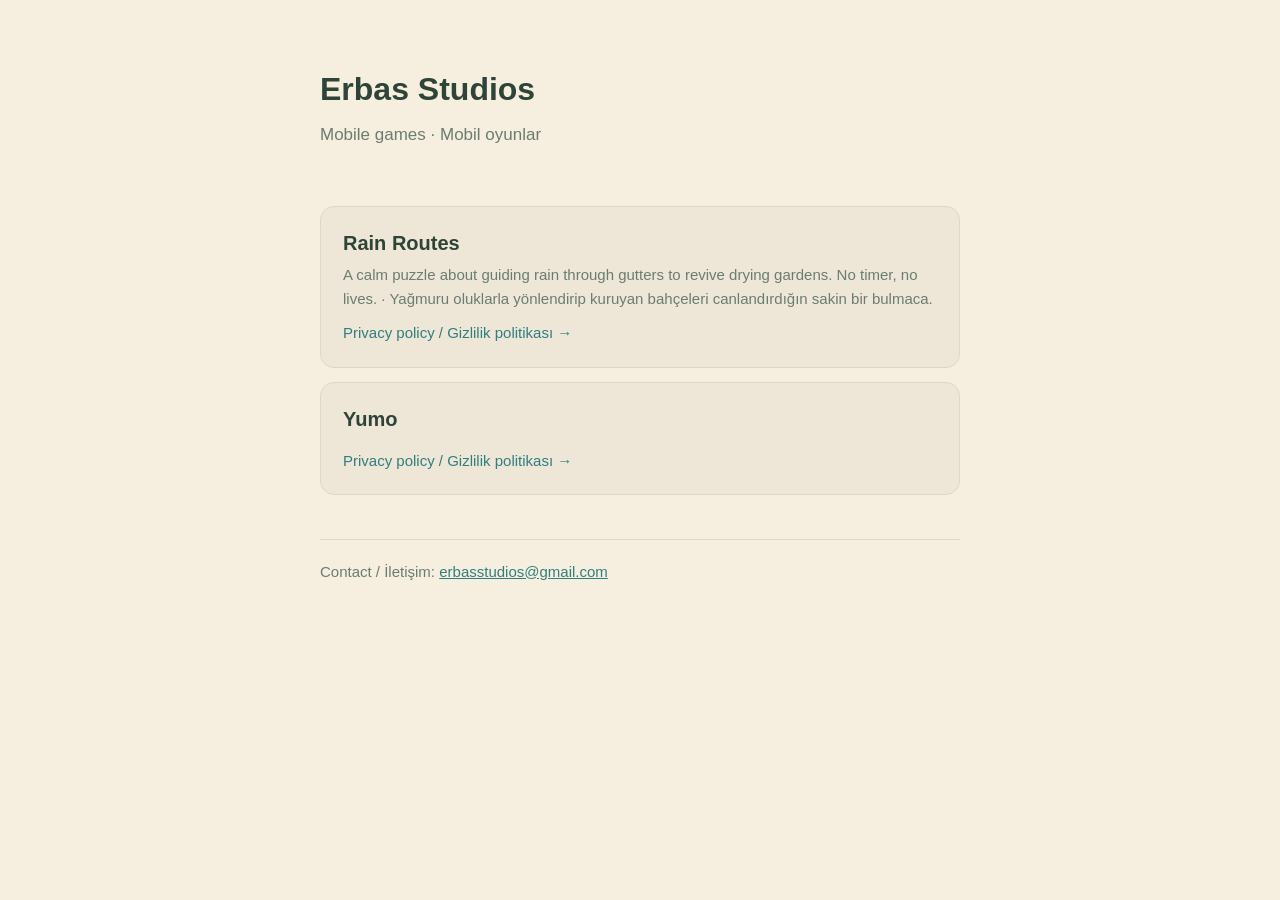
==== index.html @ b7a97c0c "Add studio landing page and Rain Routes privacy policy Site root answered 404 until now; index.html " ====
<!DOCTYPE html>
<!-- Studio landing page for erbasstudios.github.io. Until this existed the site root answered 404, which is
     what AdMob and the stores show when they link to the developer's website. Keep it small: one card per
     game, each linking to that game's privacy policy under its own folder. -->
<html lang="en">
<head>
<meta charset="utf-8">
<meta name="viewport" content="width=device-width, initial-scale=1">
<title>Erbas Studios</title>
<meta name="description" content="Erbas Studios — mobil bulmaca ve refleks oyunları.">
<style>
  :root {
    --bg: #f6eede; --ink: #2f4438; --soft: #eee6d6; --line: #e2d6c0; --muted: #6b7d70; --teal: #2f7f80;
  }
  * { box-sizing: border-box; }
  body {
    margin: 0; padding: 0 16px 64px; background: var(--bg); color: var(--ink);
    font: 17px/1.6 -apple-system, BlinkMacSystemFont, "Segoe UI", Roboto, Helvetica, Arial, sans-serif;
  }
  main { max-width: 640px; margin: 0 auto; }
  header { padding: 64px 0 8px; }
  h1 { font-size: 32px; margin: 0 0 6px; }
  .sub { color: var(--muted); margin: 0 0 36px; }
  .game {
    display: block; background: var(--soft); border: 1px solid var(--line);
    border-radius: 14px; padding: 20px 22px; margin: 14px 0; text-decoration: none; color: inherit;
  }
  .game h2 { font-size: 20px; margin: 0 0 4px; }
  .game p { margin: 0; color: var(--muted); font-size: 15px; }
  .game .link { color: var(--teal); font-size: 15px; display: inline-block; margin-top: 10px; }
  footer { margin-top: 44px; padding-top: 20px; border-top: 1px solid var(--line); color: var(--muted); font-size: 15px; }
  a { color: var(--teal); }
  @media (prefers-color-scheme: dark) {
    :root { --bg: #1b241e; --ink: #e8efe8; --soft: #232e26; --line: #35443a; --muted: #9bb0a2; --teal: #6fc0bf; }
  }
</style>
</head>
<body>
<main>

<header>
  <h1>Erbas Studios</h1>
  <p class="sub">Mobile games · Mobil oyunlar</p>
</header>

<a class="game" href="rainroutes/privacy.html">
  <h2>Rain Routes</h2>
  <p>A calm puzzle about guiding rain through gutters to revive drying gardens. No timer, no lives.
     · Yağmuru oluklarla yönlendirip kuruyan bahçeleri canlandırdığın sakin bir bulmaca.</p>
  <span class="link">Privacy policy / Gizlilik politikası →</span>
</a>

<a class="game" href="gizlilik.html">
  <h2>Yumo</h2>
  <span class="link">Privacy policy / Gizlilik politikası →</span>
</a>

<footer>
  Contact / İletişim: <a href="mailto:erbasstudios@gmail.com">erbasstudios@gmail.com</a>
</footer>

</main>
</body>
</html>
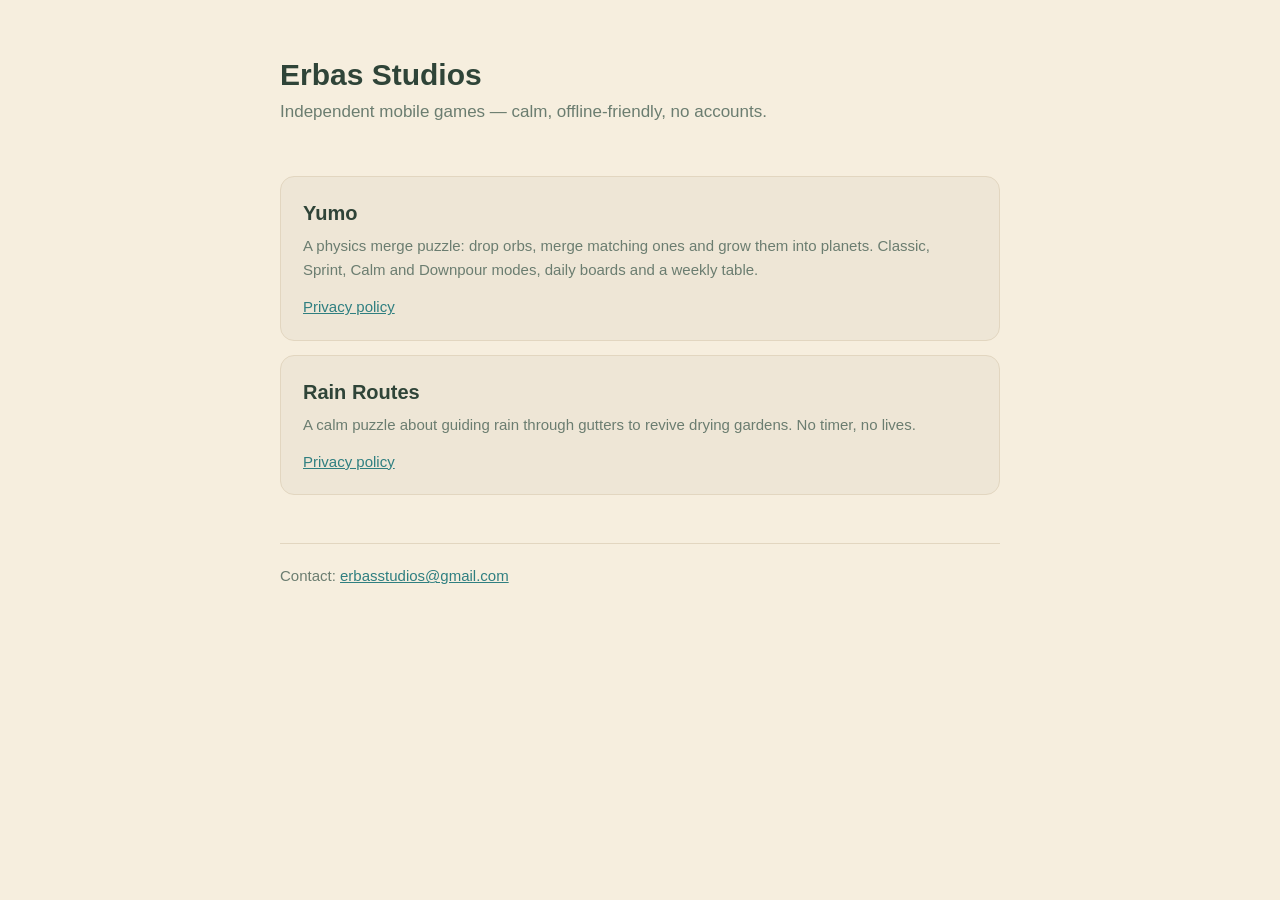
==== commit fe0312e1: "Restructure site: English studio page, shared styles, /yumo/privacy.html - index.html: English-only " ====
--- a/index.html
+++ b/index.html
@@ -1,62 +1,40 @@
 <!DOCTYPE html>
-<!-- Studio landing page for erbasstudios.github.io. Until this existed the site root answered 404, which is
-     what AdMob and the stores show when they link to the developer's website. Keep it small: one card per
-     game, each linking to that game's privacy policy under its own folder. -->
+<!-- Studio landing page. AdMob and the app stores link here as the developer website.
+     Add one .game card per title; each game keeps its own folder (/<game>/privacy.html). -->
 <html lang="en">
 <head>
 <meta charset="utf-8">
 <meta name="viewport" content="width=device-width, initial-scale=1">
 <title>Erbas Studios</title>
-<meta name="description" content="Erbas Studios — mobil bulmaca ve refleks oyunları.">
-<style>
-  :root {
-    --bg: #f6eede; --ink: #2f4438; --soft: #eee6d6; --line: #e2d6c0; --muted: #6b7d70; --teal: #2f7f80;
-  }
-  * { box-sizing: border-box; }
-  body {
-    margin: 0; padding: 0 16px 64px; background: var(--bg); color: var(--ink);
-    font: 17px/1.6 -apple-system, BlinkMacSystemFont, "Segoe UI", Roboto, Helvetica, Arial, sans-serif;
-  }
-  main { max-width: 640px; margin: 0 auto; }
-  header { padding: 64px 0 8px; }
-  h1 { font-size: 32px; margin: 0 0 6px; }
-  .sub { color: var(--muted); margin: 0 0 36px; }
-  .game {
-    display: block; background: var(--soft); border: 1px solid var(--line);
-    border-radius: 14px; padding: 20px 22px; margin: 14px 0; text-decoration: none; color: inherit;
-  }
-  .game h2 { font-size: 20px; margin: 0 0 4px; }
-  .game p { margin: 0; color: var(--muted); font-size: 15px; }
-  .game .link { color: var(--teal); font-size: 15px; display: inline-block; margin-top: 10px; }
-  footer { margin-top: 44px; padding-top: 20px; border-top: 1px solid var(--line); color: var(--muted); font-size: 15px; }
-  a { color: var(--teal); }
-  @media (prefers-color-scheme: dark) {
-    :root { --bg: #1b241e; --ink: #e8efe8; --soft: #232e26; --line: #35443a; --muted: #9bb0a2; --teal: #6fc0bf; }
-  }
-</style>
+<meta name="description" content="Erbas Studios is an independent studio making calm, offline-friendly mobile games.">
+<link rel="stylesheet" href="/assets/site.css">
 </head>
 <body>
 <main>
 
 <header>
   <h1>Erbas Studios</h1>
-  <p class="sub">Mobile games · Mobil oyunlar</p>
+  <p class="sub">Independent mobile games — calm, offline-friendly, no accounts.</p>
 </header>
 
-<a class="game" href="rainroutes/privacy.html">
+<section class="game">
+  <h2>Yumo</h2>
+  <p>A physics merge puzzle: drop orbs, merge matching ones and grow them into planets. Classic, Sprint, Calm and Downpour modes, daily boards and a weekly table.</p>
+  <div class="links">
+    <a href="/yumo/privacy.html">Privacy policy</a>
+  </div>
+</section>
+
+<section class="game">
   <h2>Rain Routes</h2>
-  <p>A calm puzzle about guiding rain through gutters to revive drying gardens. No timer, no lives.
-     · Yağmuru oluklarla yönlendirip kuruyan bahçeleri canlandırdığın sakin bir bulmaca.</p>
-  <span class="link">Privacy policy / Gizlilik politikası →</span>
-</a>
-
-<a class="game" href="gizlilik.html">
-  <h2>Yumo</h2>
-  <span class="link">Privacy policy / Gizlilik politikası →</span>
-</a>
+  <p>A calm puzzle about guiding rain through gutters to revive drying gardens. No timer, no lives.</p>
+  <div class="links">
+    <a href="/rainroutes/privacy.html">Privacy policy</a>
+  </div>
+</section>
 
 <footer>
-  Contact / İletişim: <a href="mailto:erbasstudios@gmail.com">erbasstudios@gmail.com</a>
+  Contact: <a href="mailto:erbasstudios@gmail.com">erbasstudios@gmail.com</a>
 </footer>
 
 </main>
--- a/assets/site.css
+++ b/assets/site.css
@@ -0,0 +1,38 @@
+/* Shared styles for every page on erbasstudios.github.io.
+   One file so the studio page and each game's policy look like the same site. */
+:root {
+  --bg: #f6eede; --ink: #2f4438; --soft: #eee6d6; --line: #e2d6c0; --muted: #6b7d70; --teal: #2f7f80;
+  color-scheme: light dark;
+}
+@media (prefers-color-scheme: dark) {
+  :root { --bg: #1b241e; --ink: #e8efe8; --soft: #232e26; --line: #35443a; --muted: #9bb0a2; --teal: #6fc0bf; }
+}
+* { box-sizing: border-box; }
+body {
+  margin: 0; padding: 0 16px 64px; background: var(--bg); color: var(--ink);
+  font: 17px/1.65 -apple-system, BlinkMacSystemFont, "Segoe UI", Roboto, Helvetica, Arial, sans-serif;
+}
+main { max-width: 720px; margin: 0 auto; }
+header { padding: 56px 0 8px; }
+h1 { font-size: 30px; line-height: 1.25; margin: 0 0 4px; }
+.sub { color: var(--muted); margin: 0 0 28px; }
+h2 { font-size: 22px; margin: 40px 0 10px; padding-top: 20px; border-top: 1px solid var(--line); }
+p, li { margin: 10px 0; }
+ul { padding-left: 22px; }
+a { color: var(--teal); }
+code { font-size: 0.95em; }
+.back { display: inline-block; margin-top: 24px; font-size: 15px; }
+.lang { display: flex; gap: 8px; margin: 20px 0 0; flex-wrap: wrap; }
+.lang a, .badge {
+  display: inline-block; padding: 7px 16px; border-radius: 999px; background: var(--soft);
+  border: 1px solid var(--line); text-decoration: none; color: var(--ink); font-size: 15px;
+}
+.game {
+  display: block; background: var(--soft); border: 1px solid var(--line);
+  border-radius: 14px; padding: 20px 22px; margin: 14px 0;
+}
+.game h2 { font-size: 20px; margin: 0 0 4px; padding: 0; border: 0; }
+.game p { margin: 0 0 12px; color: var(--muted); font-size: 15px; }
+.links { display: flex; gap: 16px; flex-wrap: wrap; font-size: 15px; }
+.lang-divider { margin: 64px 0 0; border: 0; border-top: 1px solid var(--line); }
+footer { margin-top: 48px; padding-top: 20px; border-top: 1px solid var(--line); color: var(--muted); font-size: 15px; }
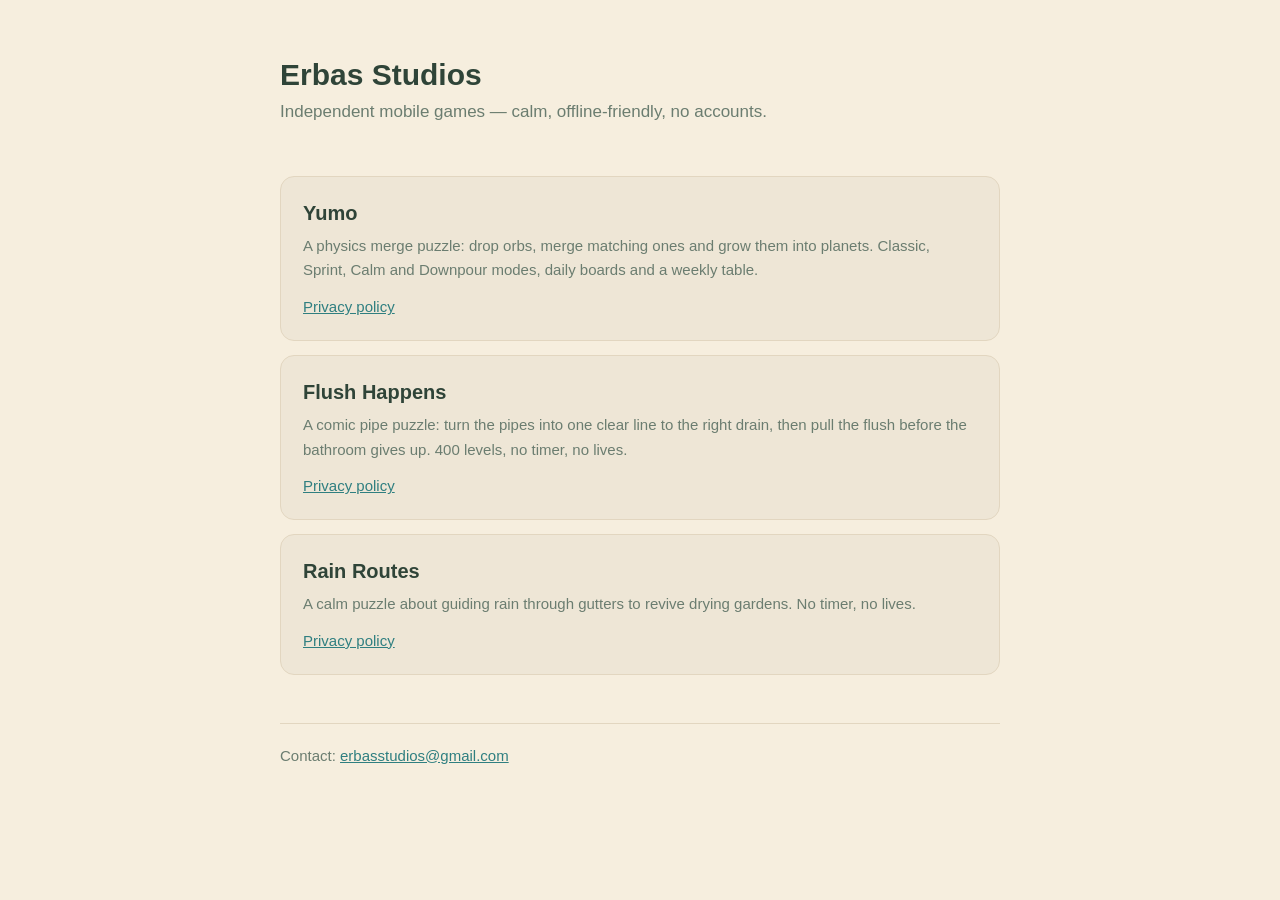
==== commit 93a69d22: "index: list Flush Happens" ====
--- a/index.html
+++ b/index.html
@@ -26,6 +26,14 @@
 </section>
 
 <section class="game">
+  <h2>Flush Happens</h2>
+  <p>A comic pipe puzzle: turn the pipes into one clear line to the right drain, then pull the flush before the bathroom gives up. 400 levels, no timer, no lives.</p>
+  <div class="links">
+    <a href="/flushhappens/privacy.html">Privacy policy</a>
+  </div>
+</section>
+
+<section class="game">
   <h2>Rain Routes</h2>
   <p>A calm puzzle about guiding rain through gutters to revive drying gardens. No timer, no lives.</p>
   <div class="links">
